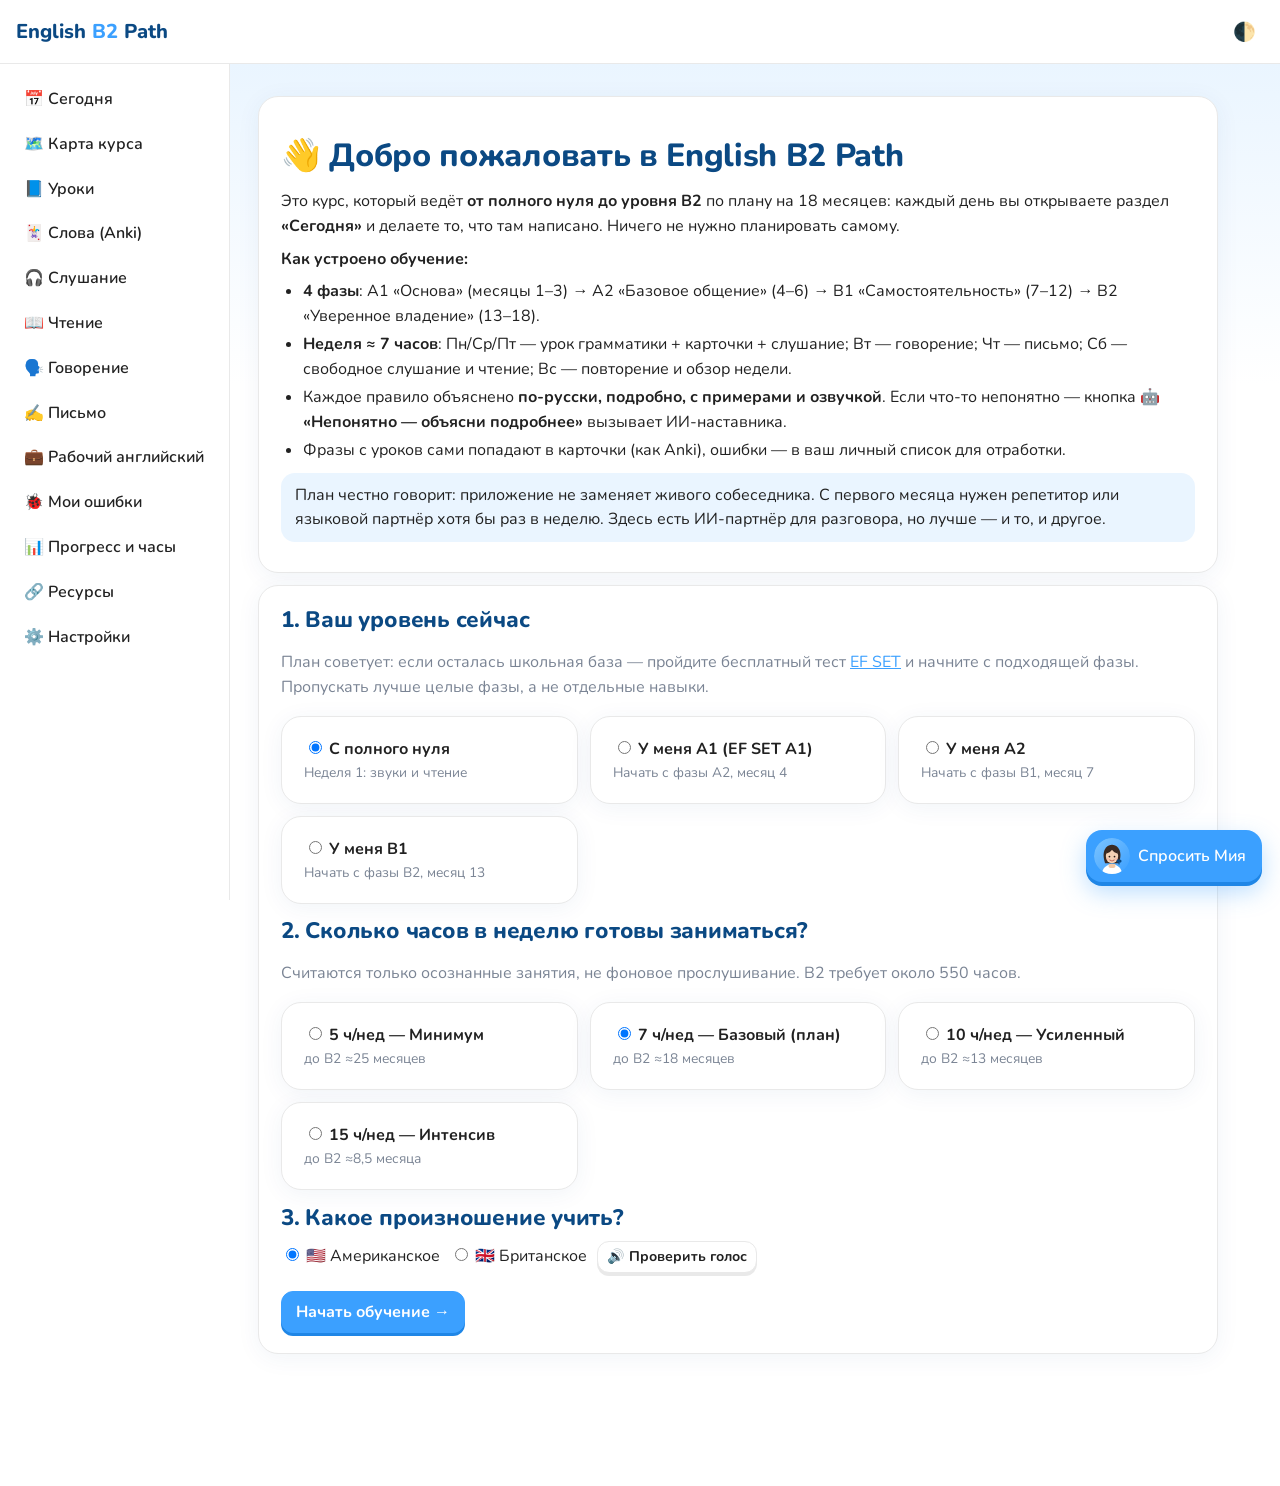
==== index.html @ 3b9be697 "design: стиль в духе Learna (Nunito, синяя палитра, пилюли), AI-репетитор Мия с аватаром, переводом " ====
<!doctype html>
<html lang="ru">
<head>
<meta charset="utf-8">
<meta name="viewport" content="width=device-width, initial-scale=1">
<title>English B2 Path</title>
<meta name="description" content="Пошаговый курс английского с нуля до B2 по 18-месячному плану, с ИИ-наставником">
<link rel="icon" href="data:image/svg+xml,<svg xmlns='http://www.w3.org/2000/svg' viewBox='0 0 100 100'><text y='.9em' font-size='90'>🎓</text></svg>">
<link rel="preconnect" href="https://fonts.googleapis.com">
<link rel="stylesheet" href="https://fonts.googleapis.com/css2?family=Nunito:wght@400;600;700;800&display=swap">
<link rel="stylesheet" href="css/style.css">
</head>
<body>
<header class="top">
  <button class="burger" id="burger" aria-label="Меню">☰</button>
  <a class="brand" href="#/today">English <span class="hl-blue">B2</span> Path</a>
  <div class="top-stats" id="topStats"></div>
  <button class="icon-btn" id="themeBtn" title="Тема">🌓</button>
</header>
<div class="layout">
  <nav class="side" id="side">
    <a href="#/today" data-r="today">📅 Сегодня</a>
    <a href="#/map" data-r="map">🗺️ Карта курса</a>
    <a href="#/grammar" data-r="grammar">📘 Уроки</a>
    <a href="#/words" data-r="words">🃏 Слова (Anki)</a>
    <a href="#/listen" data-r="listen">🎧 Слушание</a>
    <a href="#/read" data-r="read">📖 Чтение</a>
    <a href="#/speak" data-r="speak">🗣️ Говорение</a>
    <a href="#/write" data-r="write">✍️ Письмо</a>
    <a href="#/work" data-r="work">💼 Рабочий английский</a>
    <a href="#/errors" data-r="errors">🐞 Мои ошибки</a>
    <a href="#/progress" data-r="progress">📊 Прогресс и часы</a>
    <a href="#/resources" data-r="resources">🔗 Ресурсы</a>
    <a href="#/settings" data-r="settings">⚙️ Настройки</a>
  </nav>
  <main id="app" class="main"></main>
</div>

<button class="fab" id="fab" title="AI-репетитор Мия"></button>
<aside class="helper hide" id="helper">
  <div class="helper-head">
    <div class="tutor-card" style="background:none;padding:0;flex:1;min-width:0">
      <span id="helperAva"></span>
      <div class="who" style="min-width:0"><b>Мия · AI-репетитор</b><span class="live">онлайн</span> <span class="muted small" id="helperCtx"></span></div>
    </div>
    <button class="icon-btn" id="helperClose">✕</button>
  </div>
  <div class="helper-body" id="helperBody"></div>
  <form class="helper-form" id="helperForm">
    <textarea id="helperInput" rows="2" placeholder="Спросите что угодно: «почему тут the?», «объясни проще», «дай ещё примеров»…"></textarea>
    <button class="btn primary" type="submit">➤</button>
  </form>
</aside>
<div class="toast hide" id="toast"></div>
<script type="module" src="js/app.js"></script>
</body>
</html>
---- css/style.css ----
:root {
  --bg: #ffffff;
  --panel: #ffffff;
  --panel2: #f3f5f7;
  --soft: #eaf5ff;
  --text: #212121;
  --head: #0b4983;
  --muted: #7a8494;
  --line: #e9e9e9;
  --accent: #3ba0ff;
  --accent-dark: #1f86e6;
  --accent-soft: #eaf5ff;
  --ok: #22b573;
  --ok-soft: #d9f7e8;
  --bad: #ff5a5f;
  --bad-soft: #ffe8e9;
  --warn: #c98a00;
  --warn-soft: #fff6d6;
  --hl-user: #fff3a6;
  --hl-ai: #c8f5dc;
  --shadow: 0 4px 24px rgba(11, 73, 131, 0.06);
  --radius: 20px;
  --font: "Nunito", Avenir, Helvetica, Arial, sans-serif;
}
:root[data-theme="dark"] {
  --bg: #0f1724; --panel: #162131; --panel2: #1d2a3d; --soft: #17304d; --text: #e8eef6; --head: #9fd0ff; --muted: #93a1b5;
  --line: #26354a; --accent: #3ba0ff; --accent-dark: #1f86e6; --accent-soft: #17304d; --ok: #3ccf8e; --ok-soft: #143a2a;
  --bad: #ff7a7e; --bad-soft: #3d1f24; --warn: #ffc94d; --warn-soft: #3b3115; --hl-user: #5b5214; --hl-ai: #1f5a3d; --shadow: 0 4px 24px rgba(0,0,0,.35);
}
* { box-sizing: border-box; }
html, body { margin: 0; }
body { background: var(--bg); color: var(--text); font: 16px/1.55 var(--font); }
a { color: var(--accent); }
h1, h2, h3, h4 { line-height: 1.25; margin: 0.6em 0 0.4em; }
h1 { font-size: 1.6rem; }
h2 { font-size: 1.3rem; }
h3 { font-size: 1.1rem; }
code { background: var(--panel2); padding: 1px 5px; border-radius: 5px; font-size: 0.92em; }
.muted { color: var(--muted); }
.small { font-size: 0.86rem; }
.hide { display: none !important; }

/* ---------- layout ---------- */
.top {
  position: sticky; top: 0; z-index: 20; display: flex; align-items: center; gap: 12px;
  padding: 10px 16px; background: var(--panel); border-bottom: 1px solid var(--line);
}
.brand { text-decoration: none; color: var(--text); font-size: 1.1rem; white-space: nowrap; }
.top-stats { margin-left: auto; display: flex; gap: 14px; font-size: 0.9rem; color: var(--muted); flex-wrap: wrap; justify-content: flex-end; }
.top-stats b { color: var(--text); }
.burger { display: none; }
.layout { display: flex; min-height: calc(100vh - 56px); }
.side {
  width: 230px; flex-shrink: 0; padding: 14px 10px; border-right: 1px solid var(--line);
  background: var(--panel); position: sticky; top: 56px; height: calc(100vh - 56px); overflow-y: auto;
}
.side a {
  display: block; padding: 8px 12px; border-radius: 9px; color: var(--text); text-decoration: none; margin-bottom: 2px;
}
.side a:hover { background: var(--panel2); }
.side a.active { background: var(--accent-soft); color: var(--accent); font-weight: 600; }
.main { flex: 1; min-width: 0; padding: 20px 28px 120px; max-width: 980px; }
@media (max-width: 820px) {
  .burger { display: inline-block; }
  .side { position: fixed; left: 0; top: 56px; z-index: 30; transform: translateX(-100%); transition: transform 0.2s; box-shadow: var(--shadow); }
  .side.open { transform: none; }
  .main { padding: 16px 16px 120px; }
  .top-stats { display: none; }
}

/* ---------- elements ---------- */
.card { background: var(--panel); border: 1px solid var(--line); border-radius: var(--radius); padding: 16px 18px; margin: 12px 0; box-shadow: var(--shadow); }
.card h2:first-child, .card h3:first-child { margin-top: 0; }
.grid { display: grid; gap: 12px; grid-template-columns: repeat(auto-fill, minmax(230px, 1fr)); }
.row { display: flex; gap: 10px; align-items: center; flex-wrap: wrap; }
.spacer { flex: 1; }
.btn {
  border: 1px solid var(--line); background: var(--panel); color: var(--text); padding: 8px 14px; border-radius: 9px;
  font: inherit; cursor: pointer; text-decoration: none; display: inline-flex; align-items: center; gap: 6px;
}
.btn:hover { border-color: var(--accent); }
.btn.primary { background: var(--accent); border-color: var(--accent); color: #fff; }
.btn.ok { background: var(--ok); border-color: var(--ok); color: #fff; }
.btn.ghost { background: transparent; }
.btn.sm { padding: 4px 9px; font-size: 0.88rem; }
.btn:disabled { opacity: 0.5; cursor: not-allowed; }
.icon-btn { border: none; background: transparent; color: var(--text); font-size: 1.15rem; cursor: pointer; padding: 4px 8px; border-radius: 8px; }
.icon-btn:hover { background: var(--panel2); }
.pill { display: inline-block; padding: 2px 9px; border-radius: 99px; font-size: 0.8rem; background: var(--panel2); color: var(--muted); }
.pill.a1 { background: #e3f6ea; color: #17834a; }
.pill.a2 { background: #e2f0ff; color: #2463b5; }
.pill.b1 { background: #fff1d9; color: #a86800; }
.pill.b2 { background: #f6e5ff; color: #8237b0; }
:root[data-theme="dark"] .pill.a1, :root[data-theme="dark"] .pill.a2, :root[data-theme="dark"] .pill.b1, :root[data-theme="dark"] .pill.b2 { background: var(--panel2); }
input[type="text"], input[type="number"], input[type="date"], input[type="password"], select, textarea {
  font: inherit; color: var(--text); background: var(--panel); border: 1px solid var(--line); border-radius: 9px; padding: 8px 10px; width: 100%;
}
textarea { resize: vertical; }
input:focus, textarea:focus, select:focus { outline: 2px solid var(--accent-soft); border-color: var(--accent); }
.bar { height: 8px; background: var(--panel2); border-radius: 99px; overflow: hidden; }
.bar > i { display: block; height: 100%; background: var(--accent); border-radius: 99px; transition: width 0.3s; }
.bar.ok > i { background: var(--ok); }
table { border-collapse: collapse; width: 100%; margin: 8px 0; }
th, td { border: 1px solid var(--line); padding: 6px 9px; text-align: left; vertical-align: top; }
th { background: var(--panel2); font-weight: 600; }
.tbl-wrap { overflow-x: auto; }

/* ---------- markdown blocks ---------- */
.md p { margin: 0.5em 0; }
.md ul, .md ol { margin: 0.4em 0; padding-left: 1.4em; }
.md li { margin: 0.2em 0; }
.md blockquote { margin: 10px 0; padding: 10px 14px; border-left: 4px solid var(--warn); background: var(--warn-soft); border-radius: 0 9px 9px 0; }
.md blockquote.info { border-left-color: var(--accent); background: var(--accent-soft); }
.md .en { color: var(--accent); font-weight: 600; }

/* ---------- today ---------- */
.task { display: flex; gap: 12px; align-items: flex-start; padding: 12px 14px; border: 1px solid var(--line); border-radius: 11px; margin: 8px 0; background: var(--panel); }
.task.done { background: var(--ok-soft); border-color: transparent; }
.task .chk { width: 26px; height: 26px; border-radius: 50%; border: 2px solid var(--line); flex-shrink: 0; display: grid; place-items: center; cursor: pointer; background: var(--panel); font-size: 0.9rem; }
.task.done .chk { background: var(--ok); border-color: var(--ok); color: #fff; }
.task .body { flex: 1; min-width: 0; }
.task .ttl { font-weight: 600; }
.task .desc { color: var(--muted); font-size: 0.92rem; margin-top: 2px; }
.banner { padding: 12px 16px; border-radius: 11px; margin: 10px 0; background: var(--warn-soft); border: 1px solid var(--line); }
.banner.info { background: var(--accent-soft); }
.banner.ok { background: var(--ok-soft); }

/* ---------- lesson player ---------- */
.player-head { display: flex; align-items: center; gap: 12px; }
.player-head .bar { flex: 1; }
.step { min-height: 200px; }
.ex-item { padding: 12px 0; border-bottom: 1px dashed var(--line); }
.ex-item:last-child { border-bottom: none; }
.ex-q { font-size: 1.08rem; margin-bottom: 8px; }
.opts { display: flex; flex-wrap: wrap; gap: 8px; }
.opt { border: 1px solid var(--line); background: var(--panel); color: var(--text); padding: 8px 14px; border-radius: 9px; cursor: pointer; font: inherit; }
.opt:hover { border-color: var(--accent); }
.opt.right { background: var(--ok-soft); border-color: var(--ok); }
.opt.wrong { background: var(--bad-soft); border-color: var(--bad); }
.feedback { margin-top: 8px; padding: 9px 12px; border-radius: 9px; font-size: 0.95rem; }
.feedback.ok { background: var(--ok-soft); }
.feedback.bad { background: var(--bad-soft); }
.feedback.info { background: var(--accent-soft); }
.words { display: flex; flex-wrap: wrap; gap: 6px; min-height: 42px; padding: 6px; border: 1px dashed var(--line); border-radius: 9px; margin: 6px 0; }
.word { padding: 5px 11px; border-radius: 8px; background: var(--panel2); cursor: pointer; border: 1px solid var(--line); user-select: none; }
.word:hover { border-color: var(--accent); }
.ex-line { display: flex; gap: 10px; align-items: baseline; padding: 6px 0; border-bottom: 1px solid var(--line); }
.ex-line:last-child { border-bottom: none; }
.ex-line .en { font-weight: 600; }
.ex-line .ru { color: var(--muted); }
.ex-line .note { font-size: 0.85rem; color: var(--warn); }
.say { border: none; background: var(--accent-soft); color: var(--accent); border-radius: 50%; width: 30px; height: 30px; cursor: pointer; flex-shrink: 0; font-size: 0.9rem; }
.say:hover { filter: brightness(0.95); }
.dlg { display: grid; gap: 6px; }
.dlg-line { display: grid; grid-template-columns: 70px 1fr auto; gap: 8px; align-items: start; padding: 8px 10px; border-radius: 9px; background: var(--panel2); }
.dlg-line.cur { outline: 2px solid var(--accent); }
.dlg-line .who { font-weight: 700; color: var(--muted); font-size: 0.88rem; }
.dlg-line .ru { color: var(--muted); font-size: 0.9rem; }
.blur .ru, .blur .en.hideable { filter: blur(5px); }
.blur .ru:hover, .blur .en.hideable:hover { filter: none; }
.player-nav { display: flex; gap: 10px; margin-top: 16px; align-items: center; }

/* ---------- flashcards ---------- */
.flash { text-align: center; padding: 28px 18px; min-height: 220px; display: flex; flex-direction: column; justify-content: center; gap: 12px; }
.flash .front { font-size: 1.35rem; font-weight: 600; }
.flash .back { font-size: 1.15rem; color: var(--accent); }
.grade-btns { display: flex; gap: 8px; justify-content: center; flex-wrap: wrap; }
.grade-btns .btn { min-width: 110px; justify-content: center; flex-direction: column; gap: 0; }
.grade-btns small { color: inherit; opacity: 0.75; font-size: 0.75rem; }

/* ---------- chat ---------- */
.chat { display: flex; flex-direction: column; gap: 10px; max-height: 60vh; overflow-y: auto; padding: 4px; }
.msg { padding: 10px 13px; border-radius: 12px; max-width: 88%; white-space: pre-wrap; word-wrap: break-word; }
.msg.me { align-self: flex-end; background: var(--accent); color: #fff; border-bottom-right-radius: 4px; }
.msg.ai { align-self: flex-start; background: var(--panel2); border-bottom-left-radius: 4px; }
.msg.fix { align-self: flex-start; background: var(--warn-soft); font-size: 0.92rem; }
.msg.sys { align-self: center; background: transparent; color: var(--muted); font-size: 0.85rem; }
.typing::after { content: "…"; animation: blink 1s infinite; }
@keyframes blink { 50% { opacity: 0.2; } }

/* ---------- map ---------- */
.phase { border-left: 4px solid var(--accent); }
.phase.p1 { border-left-color: #2bb673; }
.phase.p2 { border-left-color: #3a8df3; }
.phase.p3 { border-left-color: #e6a100; }
.phase.p4 { border-left-color: #a54fd9; }
.weeks { display: grid; grid-template-columns: repeat(auto-fill, minmax(36px, 1fr)); gap: 5px; margin-top: 8px; }
.wk { aspect-ratio: 1; border-radius: 7px; background: var(--panel2); display: grid; place-items: center; font-size: 0.78rem; color: var(--muted); cursor: pointer; border: 1px solid transparent; }
.wk.done { background: var(--ok); color: #fff; }
.wk.cur { border-color: var(--accent); color: var(--accent); font-weight: 700; }
.wk.cp { box-shadow: inset 0 0 0 2px var(--warn); }

/* ---------- FAB + helper ---------- */
.fab {
  position: fixed; right: 18px; bottom: 18px; z-index: 40; border: none; background: var(--accent); color: #fff; padding: 12px 18px;
  border-radius: 99px; font: inherit; font-weight: 600; cursor: pointer; box-shadow: 0 6px 20px rgba(58, 99, 243, 0.35);
}
@media (max-width: 600px) { .fab span { display: none; } }
.helper {
  position: fixed; right: 18px; bottom: 18px; z-index: 50; width: min(440px, calc(100vw - 24px)); height: min(640px, calc(100vh - 90px));
  background: var(--panel); border: 1px solid var(--line); border-radius: 16px; box-shadow: 0 10px 40px rgba(0, 0, 0, 0.25);
  display: flex; flex-direction: column; overflow: hidden;
}
@media (max-width: 600px) { .helper { right: 8px; bottom: 8px; left: 8px; width: auto; height: calc(100vh - 80px); } }
.helper-head { display: flex; align-items: center; gap: 8px; padding: 10px 12px; border-bottom: 1px solid var(--line); }
.helper-head .muted { flex: 1; overflow: hidden; text-overflow: ellipsis; white-space: nowrap; }
.helper-body { flex: 1; overflow-y: auto; padding: 12px; display: flex; flex-direction: column; gap: 10px; }
.helper-form { display: flex; gap: 8px; padding: 10px; border-top: 1px solid var(--line); }
.helper-form textarea { flex: 1; }
.quick { display: flex; flex-wrap: wrap; gap: 6px; }
.toast { position: fixed; left: 50%; bottom: 24px; transform: translateX(-50%); z-index: 60; background: var(--text); color: var(--bg); padding: 10px 18px; border-radius: 10px; box-shadow: var(--shadow); max-width: 90vw; }
.kbd { border: 1px solid var(--line); border-bottom-width: 2px; border-radius: 5px; padding: 0 5px; font-size: 0.85em; }
.rec { color: var(--bad); font-weight: 700; }
.stat { text-align: center; }
.stat b { display: block; font-size: 1.6rem; }
.levels { display: flex; gap: 4px; margin: 8px 0; }
.levels > div { flex: 1; text-align: center; font-size: 0.8rem; }


/* ================= Learna-style layer ================= */
h1, h2, h3, h4 { color: var(--head); font-weight: 800; letter-spacing: -0.01em; }
h1 { font-size: 2rem; }
h2 { font-size: 1.4rem; }
.hl-blue { color: var(--accent); }
.top { height: 64px; border-bottom: 1px solid var(--line); }
.brand { color: var(--head); font-weight: 800; font-size: 1.25rem; }
.brand b { color: var(--head); }
.side { background: var(--panel); border-right: 1px solid var(--line); top: 64px; height: calc(100vh - 64px); }
.side a { border-radius: 12px; font-weight: 600; padding: 9px 14px; }
.side a.active { background: var(--soft); color: var(--accent); }
.main { background: linear-gradient(180deg, var(--soft) 0, var(--bg) 320px); max-width: none; }
.main > * { max-width: 960px; }
.card { border-radius: var(--radius); border: 1px solid var(--line); box-shadow: var(--shadow); padding: 20px 22px; }
.btn { border-radius: 12px; font-weight: 700; border: 1px solid var(--line); box-shadow: 0 3px 0 var(--line); transition: transform .05s, box-shadow .05s; }
.btn:active { transform: translateY(2px); box-shadow: 0 1px 0 var(--line); }
.btn.primary { background: var(--accent); border-color: var(--accent); color: #fff; box-shadow: 0 3px 0 var(--accent-dark); }
.btn.primary:active { box-shadow: 0 1px 0 var(--accent-dark); }
.btn.ok { box-shadow: 0 3px 0 #179a5f; }
.btn.ghost { box-shadow: none; border-color: transparent; color: var(--accent); }
.btn:hover { border-color: var(--accent); }
.pill { border: 1px solid var(--accent); background: transparent; color: var(--accent); font-weight: 800; font-size: .7rem; letter-spacing: .06em; text-transform: uppercase; padding: 3px 12px; border-radius: 16px; }
.pill.a1, .pill.a2, .pill.b1, .pill.b2 { background: transparent; }
.pill.a1 { color: #17a05d; border-color: #17a05d; } .pill.a2 { color: var(--accent); border-color: var(--accent); }
.pill.b1 { color: #e08a00; border-color: #e08a00; } .pill.b2 { color: #8a4fd9; border-color: #8a4fd9; }
.task { border-radius: 16px; padding: 14px 16px; box-shadow: var(--shadow); }
.task.done { background: var(--ok-soft); }
.task .chk { border-color: var(--accent); }
.opt { border-radius: 14px; font-weight: 600; box-shadow: 0 3px 0 var(--line); }
.opt.right { box-shadow: 0 3px 0 var(--ok); } .opt.wrong { box-shadow: 0 3px 0 var(--bad); }
.word { border-radius: 12px; font-weight: 600; background: var(--panel); box-shadow: 0 2px 0 var(--line); }
.feedback { border-radius: 14px; }
.say { background: var(--soft); }
.bar { height: 10px; } .bar > i { background: var(--accent); }
.md .en { color: var(--accent); }
.md blockquote { border-radius: 14px; border-left-width: 0; }
.fab { background: var(--accent); box-shadow: 0 4px 0 var(--accent-dark), 0 10px 24px rgba(59,160,255,.35); border-radius: 16px; display: flex; align-items: center; gap: 8px; padding: 8px 16px 8px 8px; }
.fab .ava { width: 36px; height: 36px; }

/* ---------- AI tutor (avatar + bubbles) ---------- */
.ava { width: 44px; height: 44px; border-radius: 50%; flex-shrink: 0; display: block; }
.tutor-card { display: flex; align-items: center; gap: 12px; padding: 12px; border-radius: 18px; background: var(--panel2); }
.tutor-card .ava { width: 56px; height: 56px; outline: 3px solid var(--accent); outline-offset: 2px; }
.tutor-card .who b { color: var(--head); display: block; }
.tutor-card .live { font-size: .78rem; color: var(--ok); font-weight: 700; }
.tutor-card .live::before { content: "●"; margin-right: 4px; }
.helper { border-radius: 24px; border: 1px solid var(--line); }
.helper-head { padding: 12px 14px; background: var(--panel2); border-bottom: 1px solid var(--line); }
.helper-body, .chat { background: var(--panel); }
.msg { border-radius: 18px; max-width: 86%; line-height: 1.5; font-size: .97rem; }
.msg.me { background: var(--soft); color: var(--text); border-bottom-right-radius: 6px; }
.msg.ai { background: var(--panel2); color: var(--text); border-bottom-left-radius: 6px; }
.msg-row { display: flex; align-items: flex-end; gap: 8px; align-self: flex-start; max-width: 92%; }
.msg-row .msg { max-width: 100%; }
.msg-row .tools { display: flex; flex-direction: column; gap: 4px; }
.msg-row .tbtn { width: 30px; height: 30px; border-radius: 50%; border: none; background: var(--panel2); cursor: pointer; font-size: .85rem; color: var(--muted); }
.msg-row .tbtn:hover { color: var(--accent); }
.msg .tr { display: block; margin-top: 8px; padding-top: 8px; border-top: 1px dashed var(--line); color: var(--muted); font-size: .9rem; }
mark.k { background: var(--hl-ai); color: inherit; padding: 0 3px; border-radius: 4px; }
.msg.me mark.k { background: var(--hl-user); }
.msg.fix { background: var(--warn-soft); border-radius: 18px; }
.helper-form textarea { border-radius: 14px; }
.quick .btn { box-shadow: none; border-radius: 16px; font-weight: 600; }
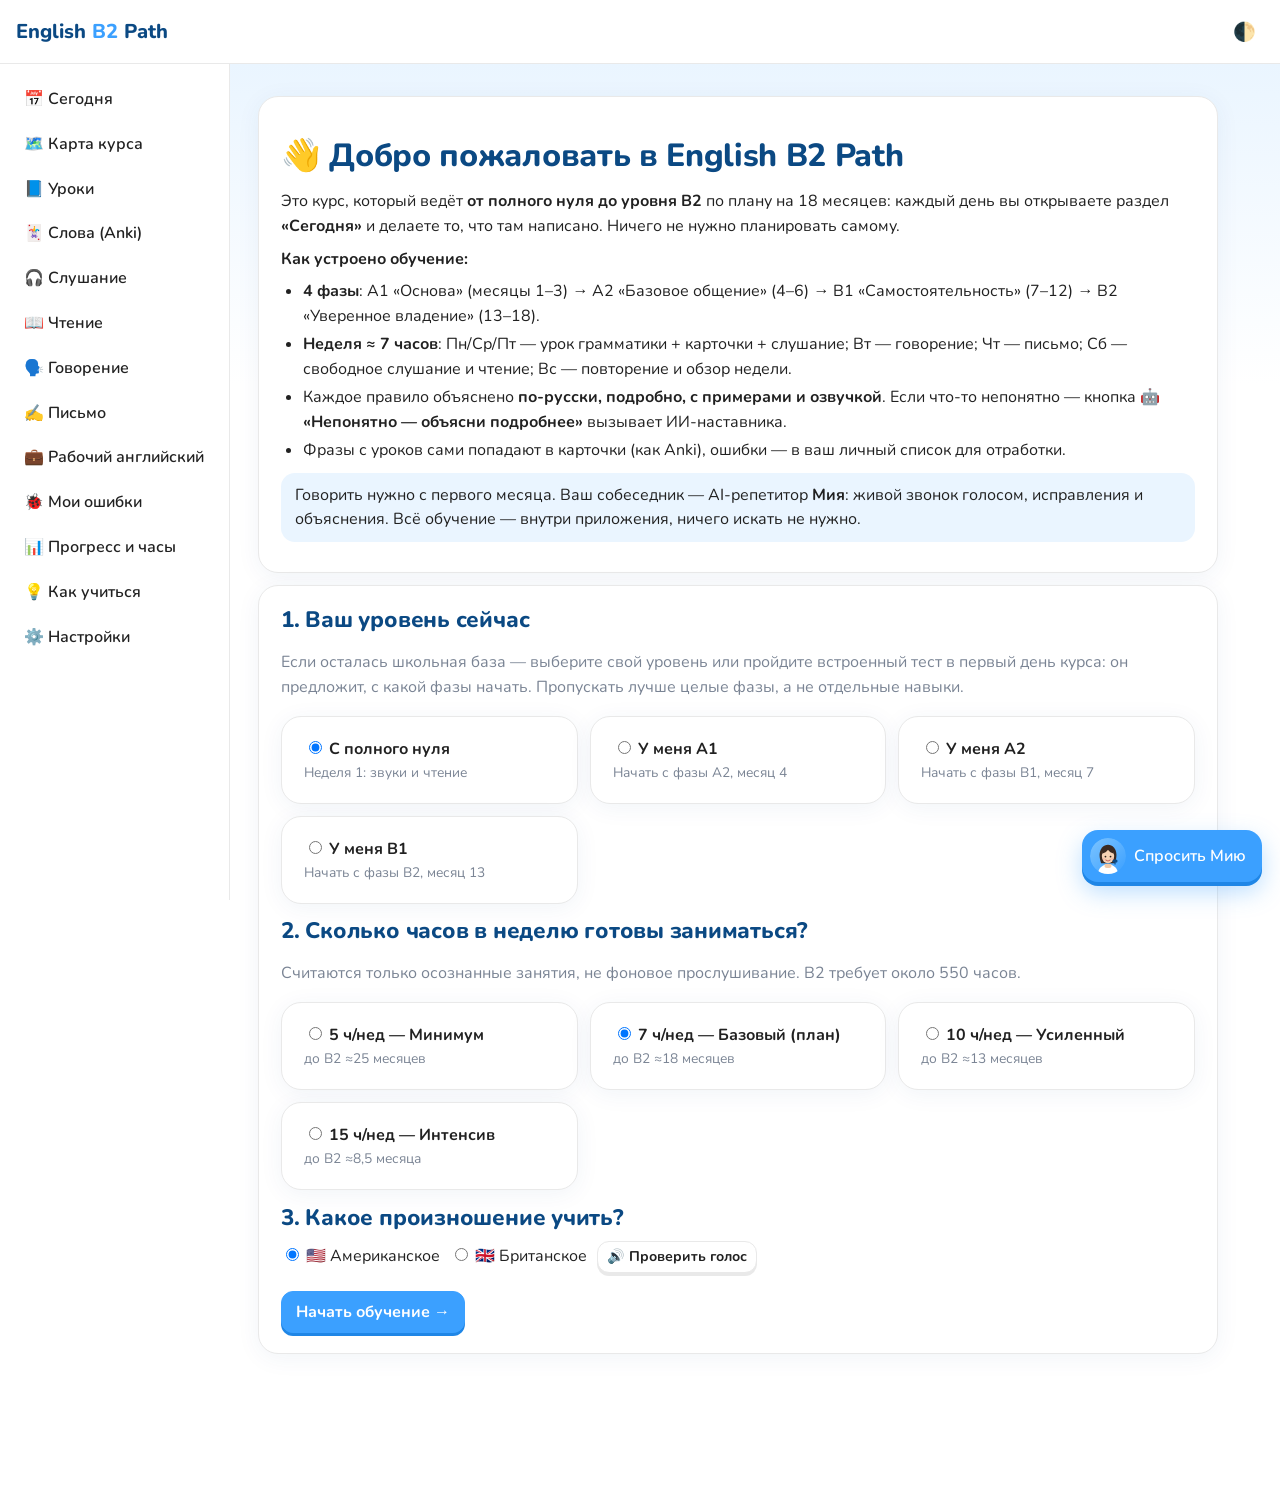
==== commit ce129340: "feat: всё внутри приложения — встроенный тест уровня, Мия вместо внешнего репетитора, без внешних ре" ====
--- a/index.html
+++ b/index.html
@@ -30,7 +30,7 @@
     <a href="#/work" data-r="work">💼 Рабочий английский</a>
     <a href="#/errors" data-r="errors">🐞 Мои ошибки</a>
     <a href="#/progress" data-r="progress">📊 Прогресс и часы</a>
-    <a href="#/resources" data-r="resources">🔗 Ресурсы</a>
+    <a href="#/resources" data-r="resources">💡 Как учиться</a>
     <a href="#/settings" data-r="settings">⚙️ Настройки</a>
   </nav>
   <main id="app" class="main"></main>
--- a/css/style.css
+++ b/css/style.css
@@ -280,3 +280,29 @@
 .msg.fix { background: var(--warn-soft); border-radius: 18px; }
 .helper-form textarea { border-radius: 14px; }
 .quick .btn { box-shadow: none; border-radius: 16px; font-weight: 600; }
+
+/* ---------- live call ---------- */
+.call { max-width: 720px; margin: 12px auto; text-align: left; }
+.call-stage { display: flex; flex-direction: column; align-items: center; gap: 6px; padding: 26px 12px 18px; border-radius: 22px;
+  background: linear-gradient(160deg, #eaf5ff, #d6ecff); }
+:root[data-theme="dark"] .call-stage { background: linear-gradient(160deg, #17304d, #10233a); }
+.call-ava { border-radius: 50%; padding: 6px; transition: box-shadow .2s; }
+.call-ava .ava { width: 128px; height: 128px; }
+.call-ava[data-mode="talk"] { animation: pulse-talk 1.1s infinite; }
+.call-ava[data-mode="listen"] { box-shadow: 0 0 0 6px rgba(34, 181, 115, .35); animation: pulse-listen 1.6s infinite; }
+.call-ava[data-mode="think"] { opacity: .75; }
+@keyframes pulse-talk { 0%,100% { box-shadow: 0 0 0 0 rgba(59,160,255,.5); } 50% { box-shadow: 0 0 0 16px rgba(59,160,255,0); } }
+@keyframes pulse-listen { 0%,100% { box-shadow: 0 0 0 4px rgba(34,181,115,.45); } 50% { box-shadow: 0 0 0 12px rgba(34,181,115,.1); } }
+.call-name { font-weight: 800; color: var(--head); font-size: 1.15rem; text-align: center; }
+.call-state { font-weight: 700; color: var(--accent); }
+.call-timer { color: var(--muted); font-variant-numeric: tabular-nums; font-size: .9rem; }
+.call-subs { max-height: 38vh; overflow-y: auto; display: flex; flex-direction: column; gap: 8px; padding: 14px 4px; }
+.sub { padding: 9px 13px; border-radius: 16px; max-width: 88%; line-height: 1.45; }
+.sub.ai { background: var(--panel2); align-self: flex-start; border-bottom-left-radius: 6px; }
+.sub.me { background: var(--soft); align-self: flex-end; border-bottom-right-radius: 6px; }
+.sub.fix { background: var(--warn-soft); align-self: flex-start; font-size: .92rem; }
+.sub.sys { color: var(--muted); align-self: center; }
+.call-ctrl { display: flex; justify-content: center; gap: 14px; padding: 8px 0 4px; }
+.cbtn { width: 56px; height: 56px; border-radius: 50%; border: 1px solid var(--line); background: var(--panel); font-size: 1.35rem; cursor: pointer; box-shadow: 0 3px 0 var(--line); }
+.cbtn.off, .cbtn.on { background: var(--soft); border-color: var(--accent); }
+.cbtn.end { background: var(--bad); border-color: var(--bad); box-shadow: 0 3px 0 #d63c41; transform: rotate(135deg); }
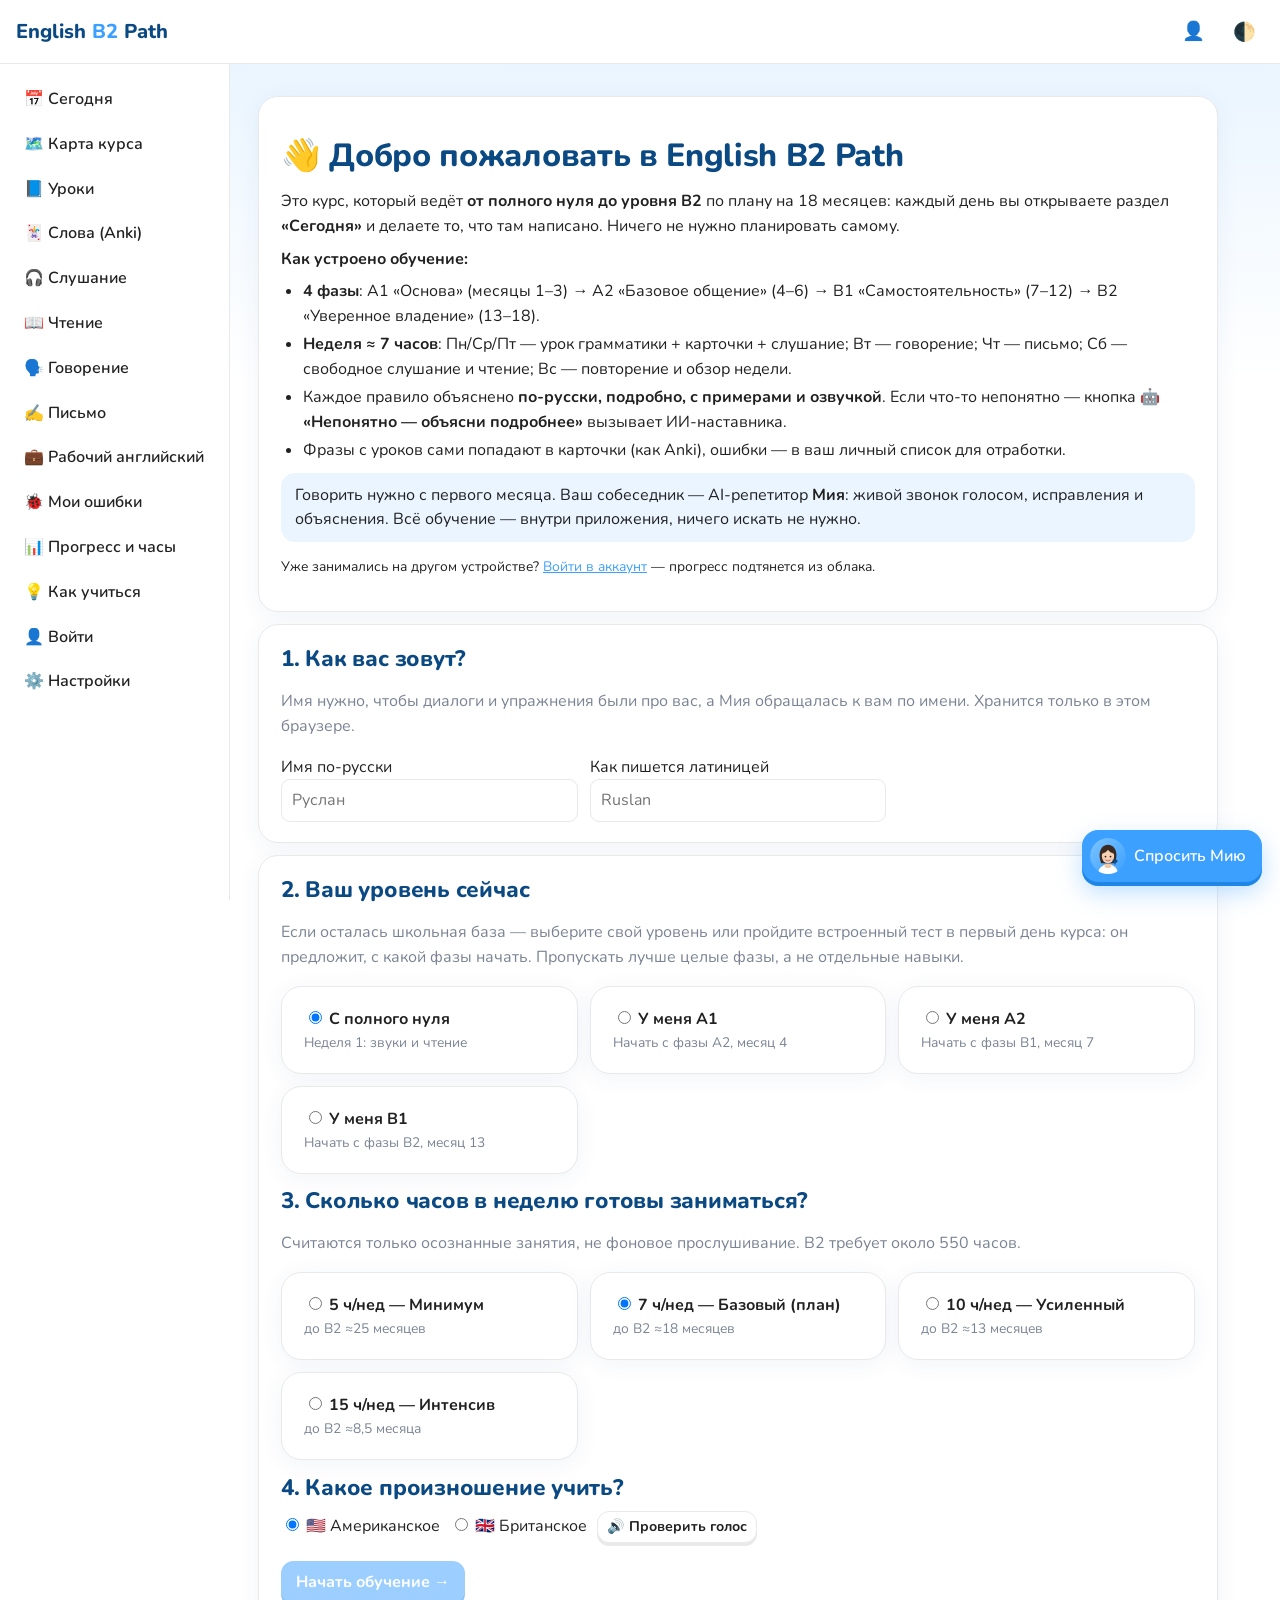
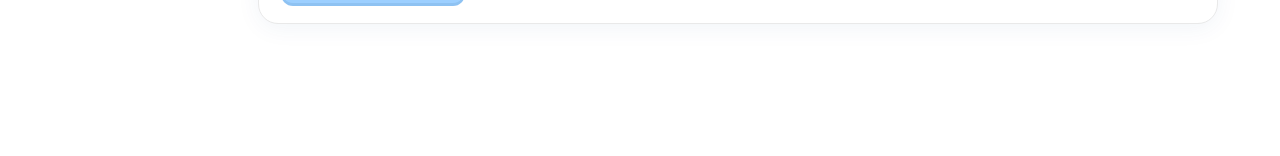
==== commit dee8f146: "Вход по email и облачный прогресс (Supabase) Co-Authored-By: Claude Opus 5.5 <noreply@anthropic.com>" ====
--- a/index.html
+++ b/index.html
@@ -15,6 +15,7 @@
   <button class="burger" id="burger" aria-label="Меню">☰</button>
   <a class="brand" href="#/today">English <span class="hl-blue">B2</span> Path</a>
   <div class="top-stats" id="topStats"></div>
+  <a class="icon-btn" id="authBadge" href="#/account" title="Войти в аккаунт" style="text-decoration:none">👤</a>
   <button class="icon-btn" id="themeBtn" title="Тема">🌓</button>
 </header>
 <div class="layout">
@@ -31,6 +32,7 @@
     <a href="#/errors" data-r="errors">🐞 Мои ошибки</a>
     <a href="#/progress" data-r="progress">📊 Прогресс и часы</a>
     <a href="#/resources" data-r="resources">💡 Как учиться</a>
+    <a href="#/account" data-r="account" id="sideAuth">👤 Войти</a>
     <a href="#/settings" data-r="settings">⚙️ Настройки</a>
   </nav>
   <main id="app" class="main"></main>
@@ -52,6 +54,6 @@
   </form>
 </aside>
 <div class="toast hide" id="toast"></div>
-<script type="module" src="js/app.js"></script>
+<script type="module" src="js/app.js?v=20261020a"></script>
 </body>
 </html>
--- a/css/style.css
+++ b/css/style.css
@@ -92,7 +92,7 @@
 .pill.b1 { background: #fff1d9; color: #a86800; }
 .pill.b2 { background: #f6e5ff; color: #8237b0; }
 :root[data-theme="dark"] .pill.a1, :root[data-theme="dark"] .pill.a2, :root[data-theme="dark"] .pill.b1, :root[data-theme="dark"] .pill.b2 { background: var(--panel2); }
-input[type="text"], input[type="number"], input[type="date"], input[type="password"], select, textarea {
+input[type="text"], input[type="email"], input[type="number"], input[type="date"], input[type="password"], select, textarea {
   font: inherit; color: var(--text); background: var(--panel); border: 1px solid var(--line); border-radius: 9px; padding: 8px 10px; width: 100%;
 }
 textarea { resize: vertical; }
@@ -152,9 +152,14 @@
 .say { border: none; background: var(--accent-soft); color: var(--accent); border-radius: 50%; width: 30px; height: 30px; cursor: pointer; flex-shrink: 0; font-size: 0.9rem; }
 .say:hover { filter: brightness(0.95); }
 .dlg { display: grid; gap: 6px; }
-.dlg-line { display: grid; grid-template-columns: 70px 1fr auto; gap: 8px; align-items: start; padding: 8px 10px; border-radius: 9px; background: var(--panel2); }
+.dlg-line { display: grid; grid-template-columns: 7rem minmax(0, 1fr) auto; gap: 8px; align-items: start; padding: 8px 10px; border-radius: 9px; background: var(--panel2); }
 .dlg-line.cur { outline: 2px solid var(--accent); }
-.dlg-line .who { font-weight: 700; color: var(--muted); font-size: 0.88rem; }
+.dlg-line .who { font-weight: 700; color: var(--muted); font-size: 0.88rem; min-width: 0; overflow-wrap: anywhere; }
+.dlg-line > div:nth-child(2) { min-width: 0; overflow-wrap: anywhere; }
+@media (max-width: 600px) {
+  .dlg-line { grid-template-columns: minmax(0, 1fr) auto; }
+  .dlg-line .who { grid-column: 1 / -1; }
+}
 .dlg-line .ru { color: var(--muted); font-size: 0.9rem; }
 .blur .ru, .blur .en.hideable { filter: blur(5px); }
 .blur .ru:hover, .blur .en.hideable:hover { filter: none; }
@@ -306,3 +311,7 @@
 .cbtn { width: 56px; height: 56px; border-radius: 50%; border: 1px solid var(--line); background: var(--panel); font-size: 1.35rem; cursor: pointer; box-shadow: 0 3px 0 var(--line); }
 .cbtn.off, .cbtn.on { background: var(--soft); border-color: var(--accent); }
 .cbtn.end { background: var(--bad); border-color: var(--bad); box-shadow: 0 3px 0 #d63c41; transform: rotate(135deg); }
+.say-pair { display: inline-flex; gap: 4px; flex-shrink: 0; }
+.say.slow { font-size: .8rem; background: var(--panel2); }
+.md .say { width: 26px; height: 26px; font-size: .8rem; vertical-align: middle; }
+.md .say.slow { margin-left: 2px; }
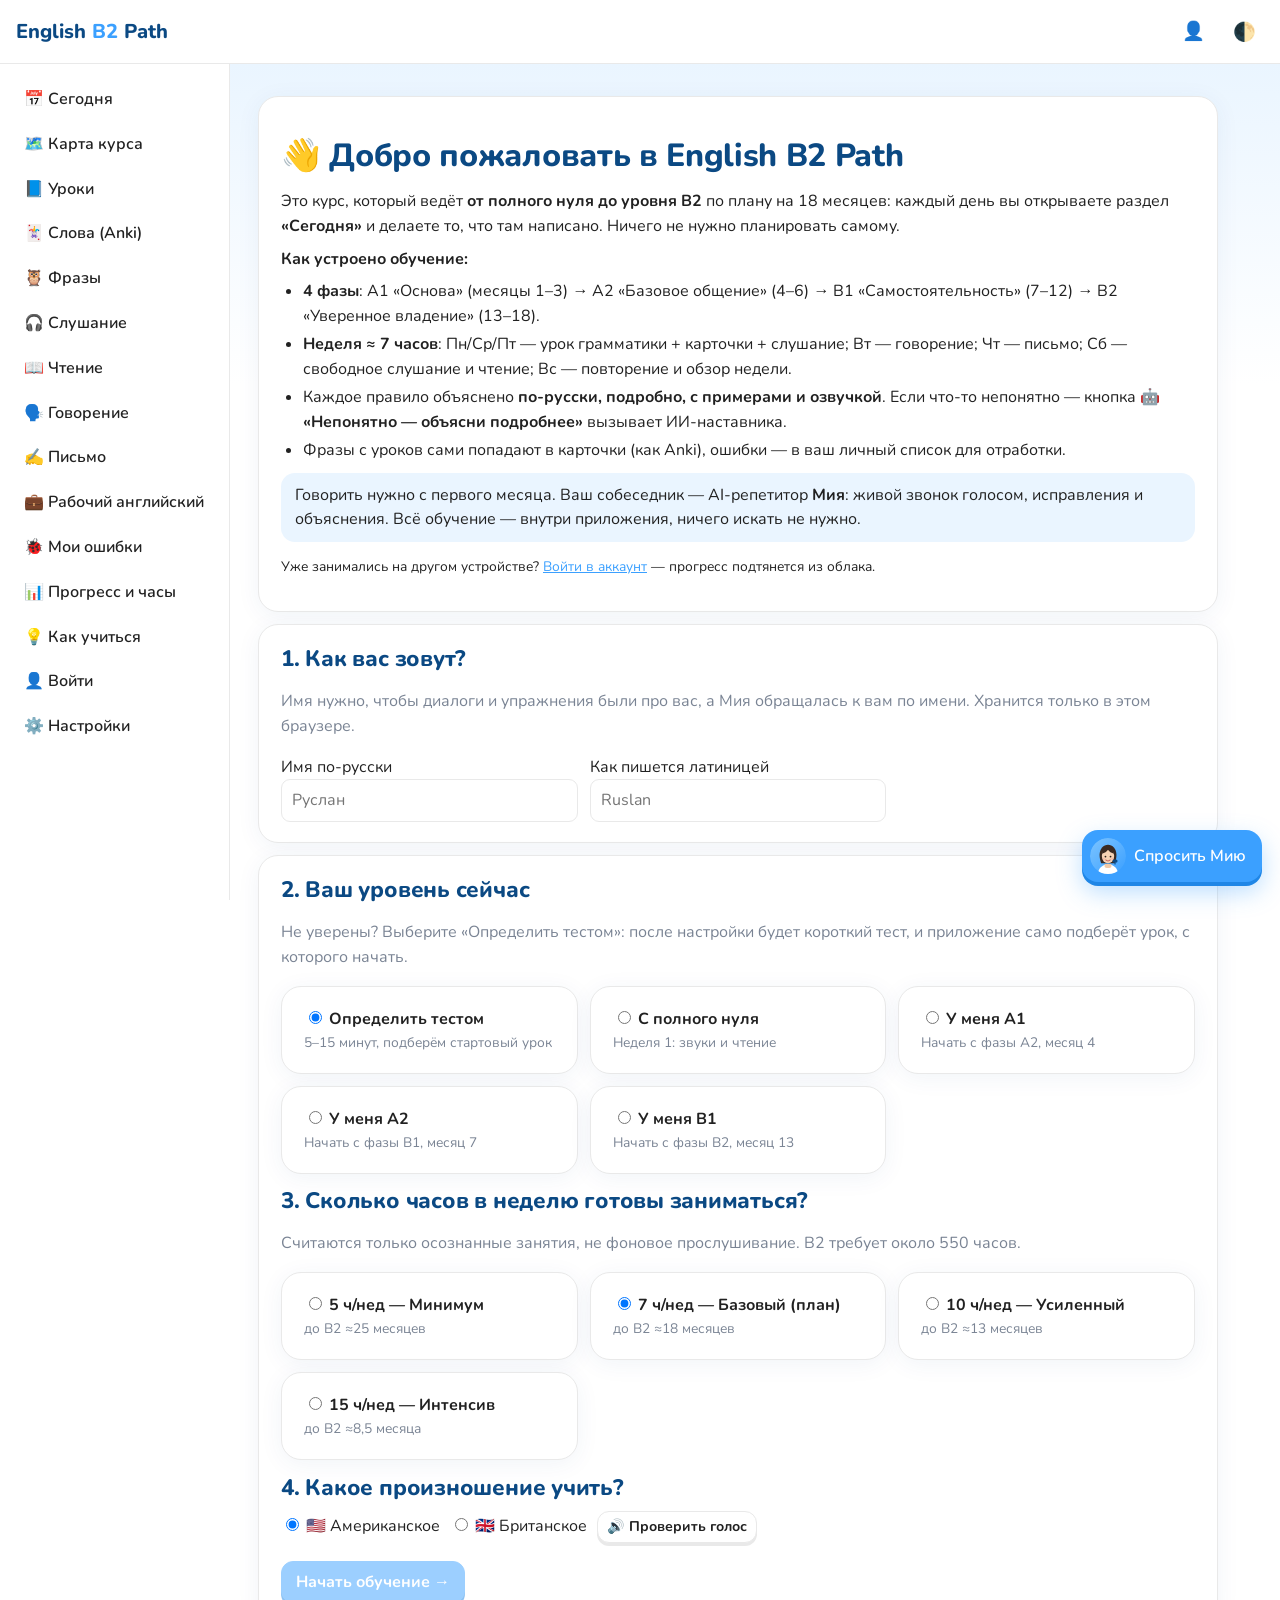
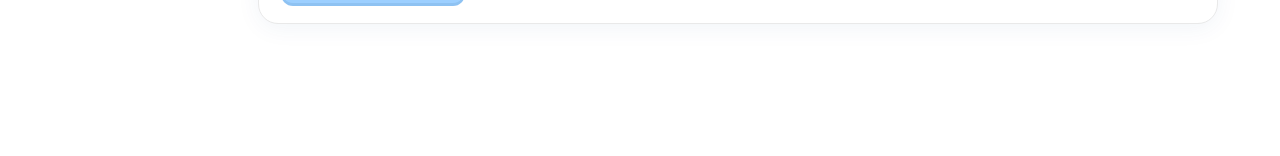
==== commit 39e09211: "Тренажёр «Фразы» как в Duolingo: 2100 фраз, 84 темы, интервальные повторения Co-Authored-By: Claude " ====
--- a/index.html
+++ b/index.html
@@ -24,6 +24,7 @@
     <a href="#/map" data-r="map">🗺️ Карта курса</a>
     <a href="#/grammar" data-r="grammar">📘 Уроки</a>
     <a href="#/words" data-r="words">🃏 Слова (Anki)</a>
+    <a href="#/duo" data-r="duo">🦉 Фразы</a>
     <a href="#/listen" data-r="listen">🎧 Слушание</a>
     <a href="#/read" data-r="read">📖 Чтение</a>
     <a href="#/speak" data-r="speak">🗣️ Говорение</a>
@@ -54,6 +55,6 @@
   </form>
 </aside>
 <div class="toast hide" id="toast"></div>
-<script type="module" src="js/app.js?v=20261020a"></script>
+<script type="module" src="js/app.js?v=20261026a"></script>
 </body>
 </html>
--- a/css/style.css
+++ b/css/style.css
@@ -315,3 +315,61 @@
 .say.slow { font-size: .8rem; background: var(--panel2); }
 .md .say { width: 26px; height: 26px; font-size: .8rem; vertical-align: middle; }
 .md .say.slow { margin-left: 2px; }
+
+/* ---------------- тренажёр «Фразы» (#/duo) ---------------- */
+.duo-stats { display: flex; gap: 8px; justify-content: space-around; text-align: center; }
+.duo-stats > div { display: flex; flex-direction: column; flex: 1; }
+.duo-stats b { font-size: 1.25rem; }
+.duo-grid { display: grid; grid-template-columns: repeat(auto-fill, minmax(260px, 1fr)); gap: 10px; }
+.duo-topic { display: flex; align-items: center; gap: 12px; padding: 12px 14px; border: 1px solid var(--line); border-radius: 16px; background: var(--panel); color: var(--text); text-decoration: none; box-shadow: 0 3px 0 var(--line); min-width: 0; }
+.duo-topic:hover { border-color: var(--accent); }
+.duo-topic.locked { opacity: .55; cursor: not-allowed; }
+.duo-tx { display: flex; flex-direction: column; gap: 2px; min-width: 0; }
+.duo-tx b { overflow-wrap: anywhere; }
+.duo-ring { flex: none; width: 56px; height: 56px; border-radius: 50%; display: grid; place-items: center; background: conic-gradient(var(--ok) calc(var(--p) * 1%), var(--panel2) 0); }
+.duo-ring > span { width: 44px; height: 44px; border-radius: 50%; background: var(--panel); display: grid; place-items: center; font-size: 1.4rem; }
+.duo-crowns { display: flex; gap: 4px; margin-top: 2px; }
+.duo-crowns i { width: 14px; height: 6px; border-radius: 3px; background: var(--panel2); }
+.duo-crowns i.on { background: #f5b301; }
+.duo { max-width: 640px; margin: 0 auto; }
+.duo-head { display: flex; align-items: center; gap: 12px; margin-bottom: 18px; }
+.duo-x { font-size: 1.3rem; color: var(--muted); text-decoration: none; min-width: 44px; min-height: 44px; display: grid; place-items: center; }
+.duo-q { font-weight: 800; font-size: 1.15rem; margin: 6px 0 12px; }
+.duo-prompt { display: flex; align-items: center; gap: 10px; flex-wrap: wrap; margin-bottom: 14px; font-size: 1.2rem; }
+.duo-en { font-size: 1.25rem; font-weight: 700; overflow-wrap: anywhere; }
+.duo-opts { display: grid; gap: 10px; }
+.duo-opt, .duo-pair { min-height: 48px; text-align: left; }
+.duo-opt:disabled, .duo-pair:disabled { cursor: default; }
+.duo-opt.right, .duo-pair.right { background: var(--ok-soft); border-color: var(--ok); }
+.duo-opt.wrong, .duo-pair.wrong { background: var(--bad-soft); border-color: var(--bad); }
+.duo-pair.sel { background: var(--accent-soft); border-color: var(--accent); }
+.duo-pairs { display: grid; grid-template-columns: 1fr 1fr; gap: 10px; }
+.duo-col { display: flex; flex-direction: column; gap: 8px; min-width: 0; }
+.duo-pair { overflow-wrap: anywhere; font-size: .95rem; padding: 8px 10px; }
+.duo-ans { min-height: 64px; display: flex; flex-wrap: wrap; gap: 8px; padding: 8px 0; border-top: 2px solid var(--line); border-bottom: 2px solid var(--line); margin-bottom: 14px; align-content: flex-start; }
+.duo-ans.right { border-color: var(--ok); }
+.duo-ans.wrong { border-color: var(--bad); }
+.duo-bank { display: flex; flex-wrap: wrap; gap: 8px; justify-content: center; margin-bottom: 16px; }
+.duo-tile { min-height: 44px; padding: 8px 14px; border: 1px solid var(--line); border-radius: 12px; background: var(--panel); color: var(--text); font: inherit; font-weight: 700; cursor: pointer; box-shadow: 0 3px 0 var(--line); }
+.duo-tile:hover:not(:disabled) { border-color: var(--accent); }
+.duo-tile.used { visibility: hidden; }
+.duo-tile:disabled { cursor: default; }
+.duo-input { width: 100%; box-sizing: border-box; min-height: 48px; padding: 10px 14px; font: inherit; font-size: 1.1rem; border: 2px solid var(--line); border-radius: 12px; background: var(--panel); color: var(--text); margin-bottom: 14px; }
+.duo-input:focus { outline: none; border-color: var(--accent); }
+.duo-input.right { border-color: var(--ok); background: var(--ok-soft); }
+.duo-input.wrong { border-color: var(--bad); background: var(--bad-soft); }
+.duo-big { font-size: 1.6rem; min-width: 56px; min-height: 56px; }
+.duo-actions { gap: 8px; flex-wrap: wrap; }
+.duo-actions .btn { min-height: 44px; justify-content: center; }
+.duo-foot { position: fixed; left: 0; right: 0; bottom: 0; z-index: 55; padding: 14px 16px calc(14px + env(safe-area-inset-bottom)); border-top: 2px solid var(--line); background: var(--panel); }
+.duo-foot.ok { background: var(--ok-soft); border-color: var(--ok); }
+.duo-foot.bad { background: var(--bad-soft); border-color: var(--bad); }
+.duo-foot.hide { display: none; }
+.duo-foot-in { max-width: 640px; margin: 0 auto; display: flex; align-items: center; gap: 12px; justify-content: space-between; }
+.duo-msg { min-width: 0; overflow-wrap: anywhere; }
+.duo-right { margin-top: 2px; }
+.duo-next { min-height: 46px; min-width: 110px; justify-content: center; flex: none; }
+.duo-done { text-align: center; }
+.duo-owl { font-size: 3rem; }
+.duo-run .fab { display: none; }
+.duo-run .main { padding-bottom: 150px; }
